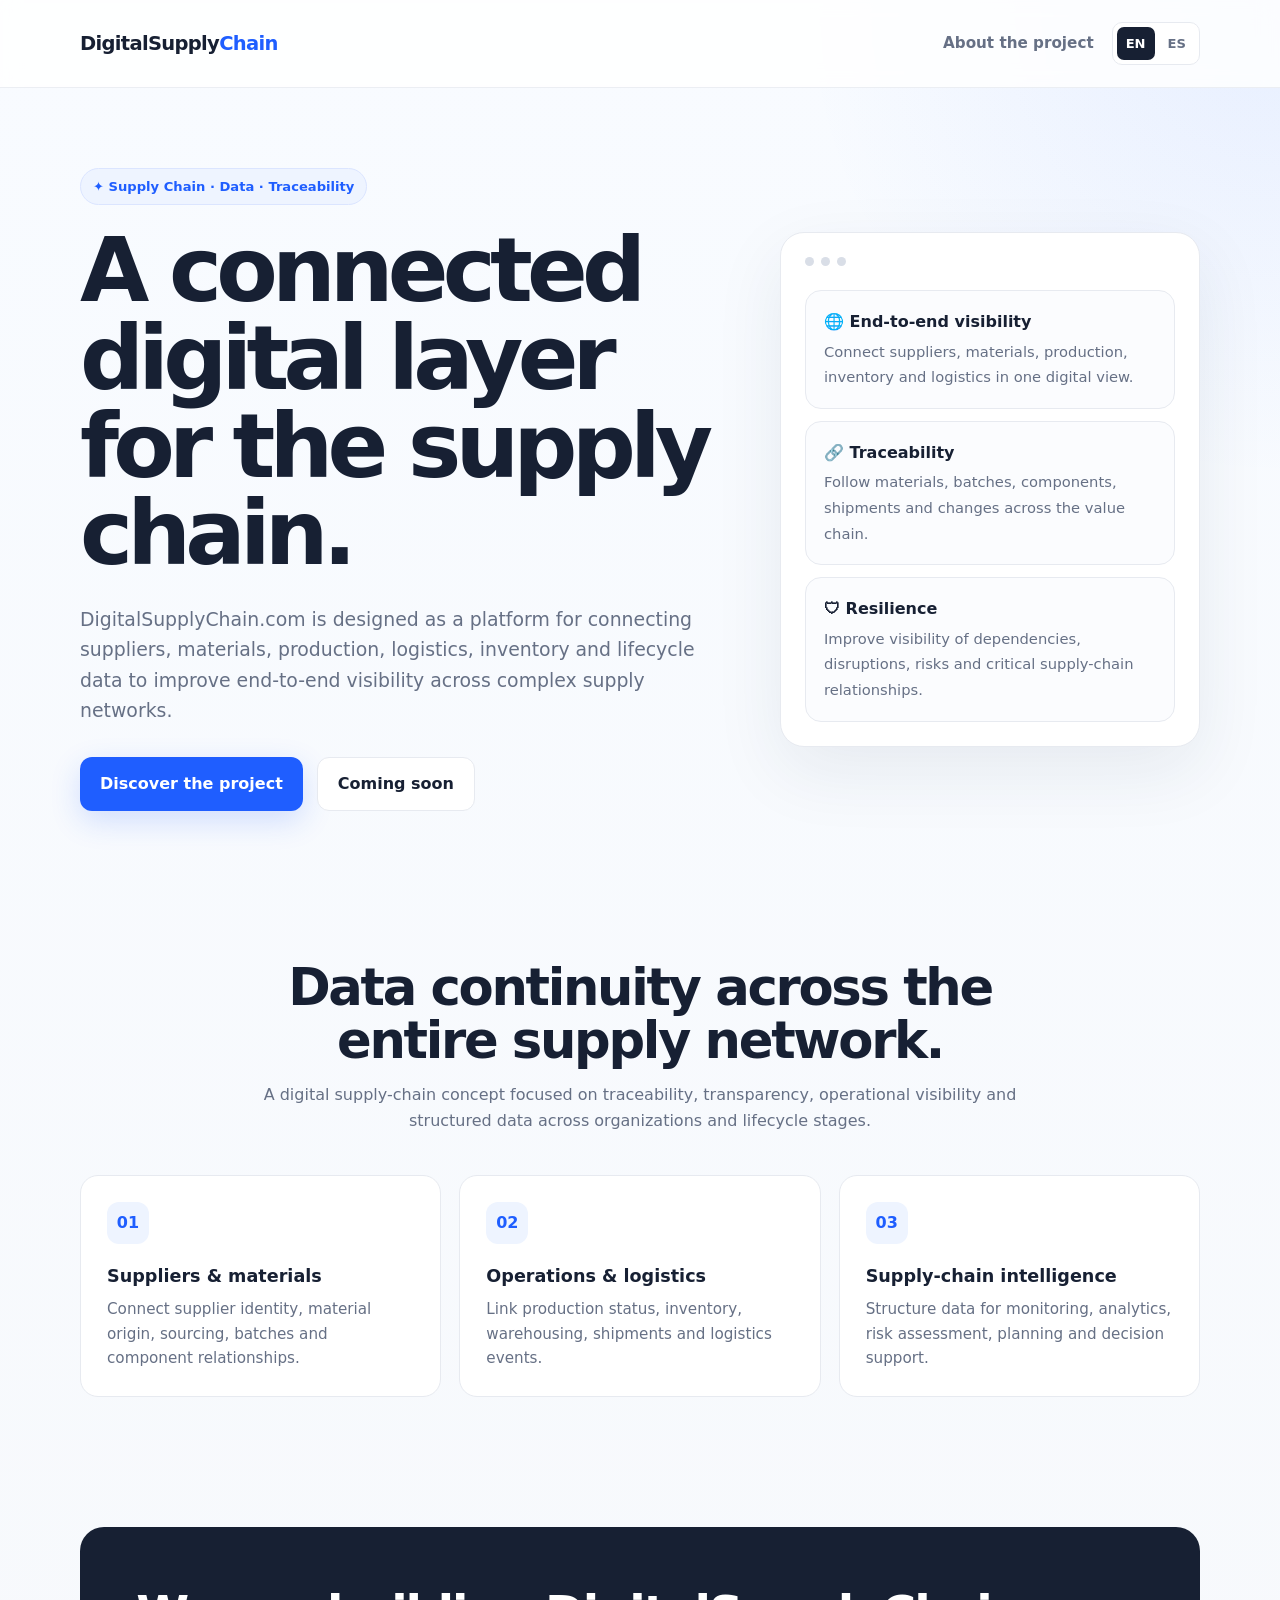
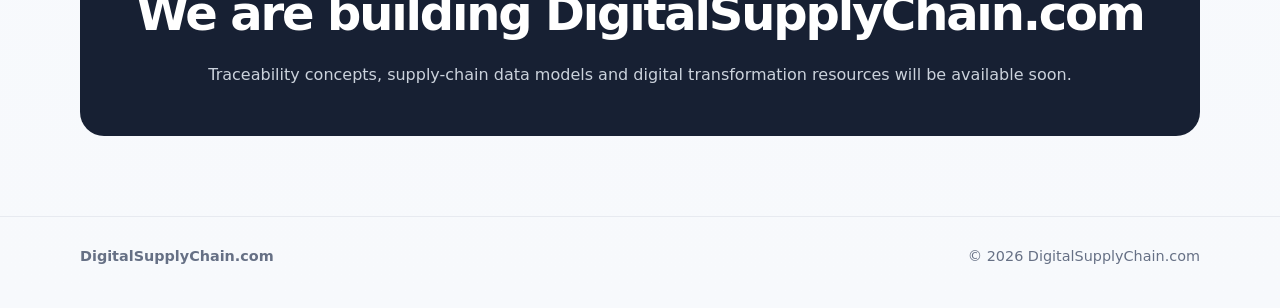
==== index.html @ 22d1868b "Add files via upload" ====
<!DOCTYPE html>
<html lang="en">
<head>
  <meta charset="UTF-8">
  <meta name="viewport" content="width=device-width, initial-scale=1.0">

  <title>DigitalSupplyChain.com — Digital supply chain, traceability and data visibility</title>
  <meta name="description" content="DigitalSupplyChain.com: a platform focused on digital supply chains, end-to-end traceability, supplier data, logistics visibility, resilience and lifecycle information.">
  <meta name="robots" content="index, follow">
  <link rel="canonical" href="https://digitalsupplychain.com/">

  <!-- Google Analytics: add the specific GA4 Measurement ID for digitalsupplychain.com here -->

  <style>
    :root{
      --bg:#f7f9fc;
      --card:#ffffff;
      --text:#172033;
      --muted:#667085;
      --primary:#1f5eff;
      --primary-dark:#1748c9;
      --border:#e7eaf0;
      --soft:#eef4ff;
    }

    *{box-sizing:border-box;margin:0;padding:0}
    html{scroll-behavior:smooth}

    body{
      font-family:Inter,ui-sans-serif,system-ui,-apple-system,BlinkMacSystemFont,
                  "Segoe UI",Roboto,Helvetica,Arial,sans-serif;
      background:
        radial-gradient(circle at top right,rgba(31,94,255,.08),transparent 30rem),
        linear-gradient(180deg,#f8fbff 0%,#f7f9fc 100%);
      color:var(--text);
      line-height:1.6;
    }

    .container{width:min(1120px,calc(100% - 40px));margin:0 auto}

    header{
      padding:22px 0;
      border-bottom:1px solid rgba(231,234,240,.8);
      background:rgba(255,255,255,.82);
      backdrop-filter:blur(10px);
      position:sticky;
      top:0;
      z-index:10;
    }

    nav{display:flex;align-items:center;justify-content:space-between;gap:24px}

    .brand{
      font-weight:800;
      font-size:1.22rem;
      letter-spacing:-.035em;
      color:var(--text);
      text-decoration:none;
    }

    .brand span{color:var(--primary)}
    .nav-actions{display:flex;align-items:center;gap:18px}

    .nav-link{
      color:var(--muted);
      text-decoration:none;
      font-size:.95rem;
      font-weight:600;
    }

    .language-switch{
      display:flex;
      align-items:center;
      gap:4px;
      padding:4px;
      border:1px solid var(--border);
      background:#fff;
      border-radius:10px;
    }

    .language-switch button{
      border:0;
      background:transparent;
      color:var(--muted);
      font:inherit;
      font-size:.82rem;
      font-weight:800;
      padding:6px 9px;
      border-radius:7px;
      cursor:pointer;
    }

    .language-switch button.active{background:var(--text);color:#fff}

    .hero{
      min-height:72vh;
      display:flex;
      align-items:center;
      padding:80px 0 70px;
    }

    .hero-grid{
      display:grid;
      grid-template-columns:1.2fr .8fr;
      gap:70px;
      align-items:center;
    }

    .eyebrow{
      display:inline-flex;
      align-items:center;
      gap:8px;
      padding:7px 12px;
      border:1px solid #dbe5ff;
      background:var(--soft);
      color:var(--primary);
      border-radius:999px;
      font-size:.82rem;
      font-weight:700;
      margin-bottom:22px;
    }

    h1{
      font-size:clamp(3rem,7vw,5.8rem);
      line-height:.98;
      letter-spacing:-.065em;
      max-width:900px;
    }

    .hero p{
      margin-top:26px;
      font-size:1.18rem;
      color:var(--muted);
      max-width:720px;
    }

    .actions{margin-top:32px;display:flex;gap:14px;flex-wrap:wrap}

    .btn{
      display:inline-flex;
      align-items:center;
      justify-content:center;
      text-decoration:none;
      border-radius:12px;
      padding:13px 20px;
      font-weight:700;
      transition:.2s ease;
    }

    .btn-primary{
      background:var(--primary);
      color:#fff;
      box-shadow:0 10px 30px rgba(31,94,255,.18);
    }

    .btn-primary:hover{background:var(--primary-dark);transform:translateY(-1px)}

    .btn-secondary{
      background:#fff;
      color:var(--text);
      border:1px solid var(--border);
    }

    .btn-secondary:hover{border-color:#cbd2dc;transform:translateY(-1px)}

    .preview{
      background:var(--card);
      border:1px solid var(--border);
      border-radius:24px;
      padding:24px;
      box-shadow:0 24px 70px rgba(31,46,78,.08);
    }

    .preview-top{display:flex;gap:7px;margin-bottom:24px}
    .dot{width:9px;height:9px;border-radius:50%;background:#d9dee7}

    .mini-card{
      padding:18px;
      border-radius:16px;
      border:1px solid var(--border);
      margin-top:12px;
      background:#fbfcfe;
    }

    .mini-card strong{display:block;margin-bottom:4px}
    .mini-card span{color:var(--muted);font-size:.92rem}

    .section{padding:80px 0}

    .section-title{
      text-align:center;
      max-width:800px;
      margin:0 auto 42px;
    }

    .section-title h2{
      font-size:clamp(2rem,4vw,3.2rem);
      letter-spacing:-.045em;
      line-height:1.05;
    }

    .section-title p{color:var(--muted);margin-top:14px}

    .cards{
      display:grid;
      grid-template-columns:repeat(3,1fr);
      gap:18px;
    }

    .card{
      background:#fff;
      border:1px solid var(--border);
      border-radius:18px;
      padding:26px;
    }

    .icon{
      width:42px;
      height:42px;
      border-radius:12px;
      background:var(--soft);
      display:grid;
      place-items:center;
      color:var(--primary);
      font-weight:800;
      margin-bottom:18px;
    }

    .card h3{font-size:1.1rem;margin-bottom:7px}
    .card p{color:var(--muted);font-size:.95rem}

    .cta{
      margin:50px auto 80px;
      background:var(--text);
      color:#fff;
      border-radius:24px;
      padding:48px;
      text-align:center;
    }

    .cta h2{
      font-size:clamp(2rem,4vw,3rem);
      letter-spacing:-.045em;
    }

    .cta p{color:#cbd2dc;margin-top:10px}

    footer{
      border-top:1px solid var(--border);
      padding:28px 0 40px;
      color:var(--muted);
      font-size:.9rem;
    }

    .footer-row{
      display:flex;
      align-items:center;
      justify-content:space-between;
      gap:20px;
      flex-wrap:wrap;
    }

    @media(max-width:800px){
      .hero{min-height:auto;padding-top:60px}
      .hero-grid{grid-template-columns:1fr;gap:38px}
      .cards{grid-template-columns:1fr}
      .preview{max-width:560px}
      .nav-link{display:none}
    }
  </style>
</head>

<body>
<header>
  <div class="container">
    <nav>
      <a href="#" class="brand">DigitalSupply<span>Chain</span></a>

      <div class="nav-actions">
        <a href="#about" class="nav-link" data-i18n="navAbout">About the project</a>

        <div class="language-switch" aria-label="Language selector">
          <button type="button" id="lang-en" class="active" onclick="setLanguage('en')">EN</button>
          <button type="button" id="lang-es" onclick="setLanguage('es')">ES</button>
        </div>
      </div>
    </nav>
  </div>
</header>

<main>
<section class="hero">
  <div class="container hero-grid">
    <div>
      <div class="eyebrow" data-i18n="eyebrow">✦ Supply Chain · Data · Traceability</div>

      <h1 data-i18n="heroTitle">A connected digital layer for the supply chain.</h1>

      <p data-i18n="heroText">
        DigitalSupplyChain.com is designed as a platform for connecting suppliers,
        materials, production, logistics, inventory and lifecycle data to improve
        end-to-end visibility across complex supply networks.
      </p>

      <div class="actions">
        <a href="#about" class="btn btn-primary" data-i18n="discover">Discover the project</a>
        <a href="#coming" class="btn btn-secondary" data-i18n="comingSoon">Coming soon</a>
      </div>
    </div>

    <div class="preview" aria-label="Digital Supply Chain">
      <div class="preview-top">
        <div class="dot"></div><div class="dot"></div><div class="dot"></div>
      </div>

      <div class="mini-card">
        <strong data-i18n="visibility">🌐 End-to-end visibility</strong>
        <span data-i18n="visibilityText">Connect suppliers, materials, production, inventory and logistics in one digital view.</span>
      </div>

      <div class="mini-card">
        <strong data-i18n="traceability">🔗 Traceability</strong>
        <span data-i18n="traceabilityText">Follow materials, batches, components, shipments and changes across the value chain.</span>
      </div>

      <div class="mini-card">
        <strong data-i18n="resilience">🛡 Resilience</strong>
        <span data-i18n="resilienceText">Improve visibility of dependencies, disruptions, risks and critical supply-chain relationships.</span>
      </div>
    </div>
  </div>
</section>

<section class="section" id="about">
  <div class="container">
    <div class="section-title">
      <h2 data-i18n="sectionTitle">Data continuity across the entire supply network.</h2>

      <p data-i18n="sectionText">
        A digital supply-chain concept focused on traceability, transparency,
        operational visibility and structured data across organizations and lifecycle stages.
      </p>
    </div>

    <div class="cards">
      <article class="card">
        <div class="icon">01</div>
        <h3 data-i18n="suppliers">Suppliers & materials</h3>
        <p data-i18n="suppliersText">Connect supplier identity, material origin, sourcing, batches and component relationships.</p>
      </article>

      <article class="card">
        <div class="icon">02</div>
        <h3 data-i18n="operations">Operations & logistics</h3>
        <p data-i18n="operationsText">Link production status, inventory, warehousing, shipments and logistics events.</p>
      </article>

      <article class="card">
        <div class="icon">03</div>
        <h3 data-i18n="intelligence">Supply-chain intelligence</h3>
        <p data-i18n="intelligenceText">Structure data for monitoring, analytics, risk assessment, planning and decision support.</p>
      </article>
    </div>
  </div>
</section>

<section class="container" id="coming">
  <div class="cta">
    <h2 data-i18n="ctaTitle">We are building DigitalSupplyChain.com</h2>
    <p data-i18n="ctaText">Traceability concepts, supply-chain data models and digital transformation resources will be available soon.</p>
  </div>
</section>
</main>

<footer>
  <div class="container footer-row">
    <strong>DigitalSupplyChain.com</strong>
    <span>© 2026 DigitalSupplyChain.com</span>
  </div>
</footer>

<script>
const translations = {
  en:{
    pageTitle:"DigitalSupplyChain.com — Digital supply chain, traceability and data visibility",
    description:"DigitalSupplyChain.com: a platform focused on digital supply chains, end-to-end traceability, supplier data, logistics visibility, resilience and lifecycle information.",
    navAbout:"About the project",
    eyebrow:"✦ Supply Chain · Data · Traceability",
    heroTitle:"A connected digital layer for the supply chain.",
    heroText:"DigitalSupplyChain.com is designed as a platform for connecting suppliers, materials, production, logistics, inventory and lifecycle data to improve end-to-end visibility across complex supply networks.",
    discover:"Discover the project",
    comingSoon:"Coming soon",
    visibility:"🌐 End-to-end visibility",
    visibilityText:"Connect suppliers, materials, production, inventory and logistics in one digital view.",
    traceability:"🔗 Traceability",
    traceabilityText:"Follow materials, batches, components, shipments and changes across the value chain.",
    resilience:"🛡 Resilience",
    resilienceText:"Improve visibility of dependencies, disruptions, risks and critical supply-chain relationships.",
    sectionTitle:"Data continuity across the entire supply network.",
    sectionText:"A digital supply-chain concept focused on traceability, transparency, operational visibility and structured data across organizations and lifecycle stages.",
    suppliers:"Suppliers & materials",
    suppliersText:"Connect supplier identity, material origin, sourcing, batches and component relationships.",
    operations:"Operations & logistics",
    operationsText:"Link production status, inventory, warehousing, shipments and logistics events.",
    intelligence:"Supply-chain intelligence",
    intelligenceText:"Structure data for monitoring, analytics, risk assessment, planning and decision support.",
    ctaTitle:"We are building DigitalSupplyChain.com",
    ctaText:"Traceability concepts, supply-chain data models and digital transformation resources will be available soon."
  },

  es:{
    pageTitle:"DigitalSupplyChain.com — Cadena de suministro digital, trazabilidad y visibilidad de datos",
    description:"DigitalSupplyChain.com: plataforma centrada en cadena de suministro digital, trazabilidad extremo a extremo, datos de proveedores, logística, resiliencia e información de ciclo de vida.",
    navAbout:"Sobre el proyecto",
    eyebrow:"✦ Supply Chain · Datos · Trazabilidad",
    heroTitle:"Una capa digital conectada para la cadena de suministro.",
    heroText:"DigitalSupplyChain.com nace como una plataforma para conectar proveedores, materiales, producción, logística, inventario y datos de ciclo de vida, mejorando la visibilidad extremo a extremo en redes de suministro complejas.",
    discover:"Descubrir el proyecto",
    comingSoon:"Próximamente",
    visibility:"🌐 Visibilidad extremo a extremo",
    visibilityText:"Conecta proveedores, materiales, producción, inventario y logística en una única visión digital.",
    traceability:"🔗 Trazabilidad",
    traceabilityText:"Sigue materiales, lotes, componentes, envíos y cambios a lo largo de la cadena de valor.",
    resilience:"🛡 Resiliencia",
    resilienceText:"Mejora la visibilidad de dependencias, interrupciones, riesgos y relaciones críticas de suministro.",
    sectionTitle:"Continuidad de datos en toda la red de suministro.",
    sectionText:"Un concepto de cadena de suministro digital centrado en trazabilidad, transparencia, visibilidad operativa y datos estructurados entre organizaciones y etapas del ciclo de vida.",
    suppliers:"Proveedores y materiales",
    suppliersText:"Conecta identidad de proveedores, origen de materiales, abastecimiento, lotes y relaciones entre componentes.",
    operations:"Operaciones y logística",
    operationsText:"Relaciona estado de producción, inventario, almacenes, envíos y eventos logísticos.",
    intelligence:"Inteligencia de supply chain",
    intelligenceText:"Estructura datos para monitorización, analítica, evaluación de riesgos, planificación y soporte a decisiones.",
    ctaTitle:"Estamos preparando DigitalSupplyChain.com",
    ctaText:"Próximamente encontrarás conceptos de trazabilidad, modelos de datos de supply chain y recursos sobre transformación digital."
  }
};

function setLanguage(lang){
  const t = translations[lang] || translations.en;

  document.documentElement.lang = lang;
  document.title = t.pageTitle;

  const meta = document.querySelector('meta[name="description"]');
  if(meta) meta.setAttribute("content", t.description);

  document.querySelectorAll("[data-i18n]").forEach(el=>{
    const key = el.getAttribute("data-i18n");
    if(t[key]) el.textContent = t[key];
  });

  document.getElementById("lang-en").classList.toggle("active", lang==="en");
  document.getElementById("lang-es").classList.toggle("active", lang==="es");

  localStorage.setItem("digitalsupplychain-language", lang);
}

const savedLanguage = localStorage.getItem("digitalsupplychain-language");
const browserLanguage = (navigator.language || "").toLowerCase();

let initialLanguage = "en";
if(browserLanguage.startsWith("es")) initialLanguage = "es";

setLanguage(savedLanguage || initialLanguage);
</script>
</body>
</html>
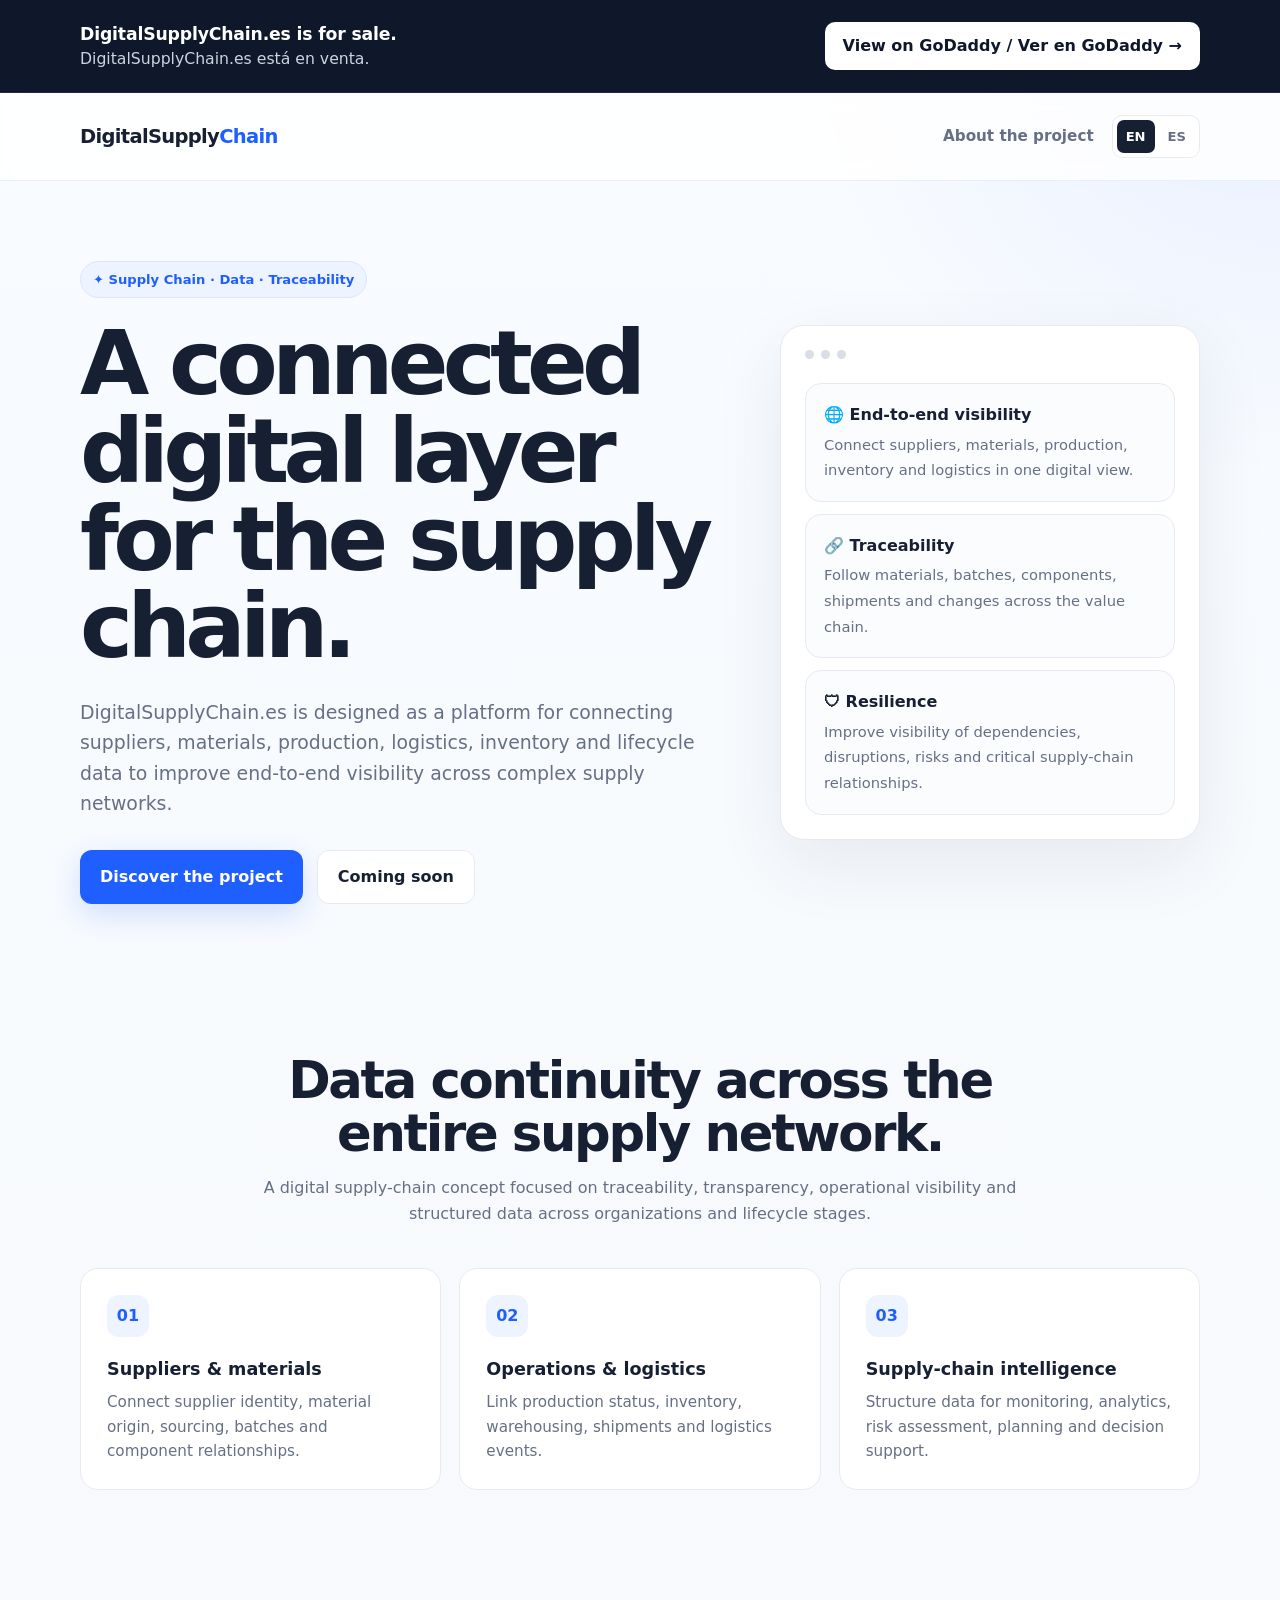
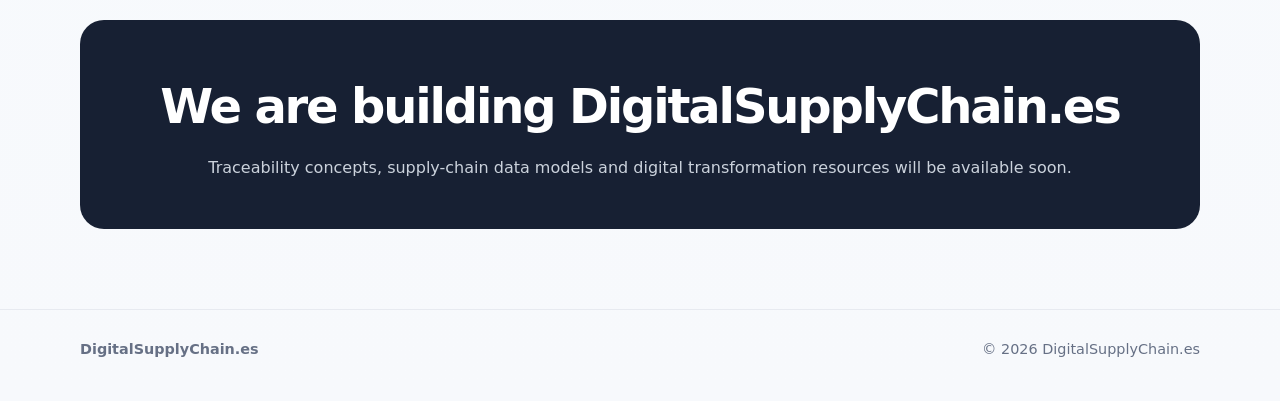
==== commit af875d8b: "Update index.html" ====
--- a/index.html
+++ b/index.html
@@ -4,12 +4,20 @@
   <meta charset="UTF-8">
   <meta name="viewport" content="width=device-width, initial-scale=1.0">
 
-  <title>DigitalSupplyChain.com — Digital supply chain, traceability and data visibility</title>
-  <meta name="description" content="DigitalSupplyChain.com: a platform focused on digital supply chains, end-to-end traceability, supplier data, logistics visibility, resilience and lifecycle information.">
+  <title>DigitalSupplyChain.es — Digital supply chain, traceability and data visibility</title>
+  <meta name="description" content="DigitalSupplyChain.es: a platform focused on digital supply chains, end-to-end traceability, supplier data, logistics visibility, resilience and lifecycle information.">
   <meta name="robots" content="index, follow">
-  <link rel="canonical" href="https://digitalsupplychain.com/">
-
-  <!-- Google Analytics: add the specific GA4 Measurement ID for digitalsupplychain.com here -->
+  <link rel="canonical" href="https://digitalsupplychain.es/">
+
+  <!-- Google tag (gtag.js) -->
+  <script async src="https://www.googletagmanager.com/gtag/js?id=G-VXH78M4FN9"></script>
+  <script>
+    window.dataLayer = window.dataLayer || [];
+    function gtag(){dataLayer.push(arguments);}
+    gtag('js', new Date());
+  
+    gtag('config', 'G-VXH78M4FN9');
+  </script>
 
   <style>
     :root{
@@ -260,7 +268,76 @@
       flex-wrap:wrap;
     }
 
+
+    .sale-banner{
+      background:#0f172a;
+      color:#fff;
+      border-bottom:1px solid rgba(255,255,255,.08);
+    }
+
+    .sale-banner-inner{
+      min-height:92px;
+      display:flex;
+      align-items:center;
+      justify-content:space-between;
+      gap:24px;
+      padding:18px 0;
+    }
+
+    .sale-banner-copy{
+      display:flex;
+      flex-direction:column;
+      gap:2px;
+    }
+
+    .sale-banner-copy strong{
+      font-size:1.08rem;
+      line-height:1.3;
+      font-weight:800;
+      letter-spacing:-.01em;
+    }
+
+    .sale-banner-copy span{
+      color:#cbd5e1;
+      font-size:.98rem;
+      line-height:1.35;
+    }
+
+    .sale-banner a{
+      flex:0 0 auto;
+      display:inline-flex;
+      align-items:center;
+      justify-content:center;
+      min-height:46px;
+      padding:11px 18px;
+      border-radius:10px;
+      background:#fff;
+      color:#0f172a;
+      font-weight:800;
+      text-decoration:none;
+      transition:.2s ease;
+      white-space:nowrap;
+    }
+
+    .sale-banner a:hover{
+      transform:translateY(-1px);
+      background:#eaf0ff;
+    }
+
     @media(max-width:800px){
+      .sale-banner-inner{
+        min-height:auto;
+        flex-direction:column;
+        align-items:stretch;
+        text-align:center;
+        gap:12px;
+        padding:16px 0;
+      }
+
+      .sale-banner a{
+        width:100%;
+      }
+
       .hero{min-height:auto;padding-top:60px}
       .hero-grid{grid-template-columns:1fr;gap:38px}
       .cards{grid-template-columns:1fr}
@@ -271,6 +348,23 @@
 </head>
 
 <body>
+<div class="sale-banner">
+  <div class="container sale-banner-inner">
+    <div class="sale-banner-copy">
+      <strong>DigitalSupplyChain.es is for sale.</strong>
+      <span>DigitalSupplyChain.es está en venta.</span>
+    </div>
+
+    <a
+      href="https://www.godaddy.com/domainsearch/find?checkAvail=1&domainToCheck=digitalsupplychain.es"
+      target="_blank"
+      rel="noopener noreferrer"
+    >
+      View on GoDaddy / Ver en GoDaddy →
+    </a>
+  </div>
+</div>
+
 <header>
   <div class="container">
     <nav>
@@ -297,7 +391,7 @@
       <h1 data-i18n="heroTitle">A connected digital layer for the supply chain.</h1>
 
       <p data-i18n="heroText">
-        DigitalSupplyChain.com is designed as a platform for connecting suppliers,
+        DigitalSupplyChain.es is designed as a platform for connecting suppliers,
         materials, production, logistics, inventory and lifecycle data to improve
         end-to-end visibility across complex supply networks.
       </p>
@@ -366,7 +460,7 @@
 
 <section class="container" id="coming">
   <div class="cta">
-    <h2 data-i18n="ctaTitle">We are building DigitalSupplyChain.com</h2>
+    <h2 data-i18n="ctaTitle">We are building DigitalSupplyChain.es</h2>
     <p data-i18n="ctaText">Traceability concepts, supply-chain data models and digital transformation resources will be available soon.</p>
   </div>
 </section>
@@ -374,20 +468,20 @@
 
 <footer>
   <div class="container footer-row">
-    <strong>DigitalSupplyChain.com</strong>
-    <span>© 2026 DigitalSupplyChain.com</span>
+    <strong>DigitalSupplyChain.es</strong>
+    <span>© 2026 DigitalSupplyChain.es</span>
   </div>
 </footer>
 
 <script>
 const translations = {
   en:{
-    pageTitle:"DigitalSupplyChain.com — Digital supply chain, traceability and data visibility",
-    description:"DigitalSupplyChain.com: a platform focused on digital supply chains, end-to-end traceability, supplier data, logistics visibility, resilience and lifecycle information.",
+    pageTitle:"DigitalSupplyChain.es — Digital supply chain, traceability and data visibility",
+    description:"DigitalSupplyChain.es: a platform focused on digital supply chains, end-to-end traceability, supplier data, logistics visibility, resilience and lifecycle information.",
     navAbout:"About the project",
     eyebrow:"✦ Supply Chain · Data · Traceability",
     heroTitle:"A connected digital layer for the supply chain.",
-    heroText:"DigitalSupplyChain.com is designed as a platform for connecting suppliers, materials, production, logistics, inventory and lifecycle data to improve end-to-end visibility across complex supply networks.",
+    heroText:"DigitalSupplyChain.es is designed as a platform for connecting suppliers, materials, production, logistics, inventory and lifecycle data to improve end-to-end visibility across complex supply networks.",
     discover:"Discover the project",
     comingSoon:"Coming soon",
     visibility:"🌐 End-to-end visibility",
@@ -404,17 +498,17 @@
     operationsText:"Link production status, inventory, warehousing, shipments and logistics events.",
     intelligence:"Supply-chain intelligence",
     intelligenceText:"Structure data for monitoring, analytics, risk assessment, planning and decision support.",
-    ctaTitle:"We are building DigitalSupplyChain.com",
+    ctaTitle:"We are building DigitalSupplyChain.es",
     ctaText:"Traceability concepts, supply-chain data models and digital transformation resources will be available soon."
   },
 
   es:{
-    pageTitle:"DigitalSupplyChain.com — Cadena de suministro digital, trazabilidad y visibilidad de datos",
-    description:"DigitalSupplyChain.com: plataforma centrada en cadena de suministro digital, trazabilidad extremo a extremo, datos de proveedores, logística, resiliencia e información de ciclo de vida.",
+    pageTitle:"DigitalSupplyChain.es — Cadena de suministro digital, trazabilidad y visibilidad de datos",
+    description:"DigitalSupplyChain.es: plataforma centrada en cadena de suministro digital, trazabilidad extremo a extremo, datos de proveedores, logística, resiliencia e información de ciclo de vida.",
     navAbout:"Sobre el proyecto",
     eyebrow:"✦ Supply Chain · Datos · Trazabilidad",
     heroTitle:"Una capa digital conectada para la cadena de suministro.",
-    heroText:"DigitalSupplyChain.com nace como una plataforma para conectar proveedores, materiales, producción, logística, inventario y datos de ciclo de vida, mejorando la visibilidad extremo a extremo en redes de suministro complejas.",
+    heroText:"DigitalSupplyChain.es nace como una plataforma para conectar proveedores, materiales, producción, logística, inventario y datos de ciclo de vida, mejorando la visibilidad extremo a extremo en redes de suministro complejas.",
     discover:"Descubrir el proyecto",
     comingSoon:"Próximamente",
     visibility:"🌐 Visibilidad extremo a extremo",
@@ -431,7 +525,7 @@
     operationsText:"Relaciona estado de producción, inventario, almacenes, envíos y eventos logísticos.",
     intelligence:"Inteligencia de supply chain",
     intelligenceText:"Estructura datos para monitorización, analítica, evaluación de riesgos, planificación y soporte a decisiones.",
-    ctaTitle:"Estamos preparando DigitalSupplyChain.com",
+    ctaTitle:"Estamos preparando DigitalSupplyChain.es",
     ctaText:"Próximamente encontrarás conceptos de trazabilidad, modelos de datos de supply chain y recursos sobre transformación digital."
   }
 };
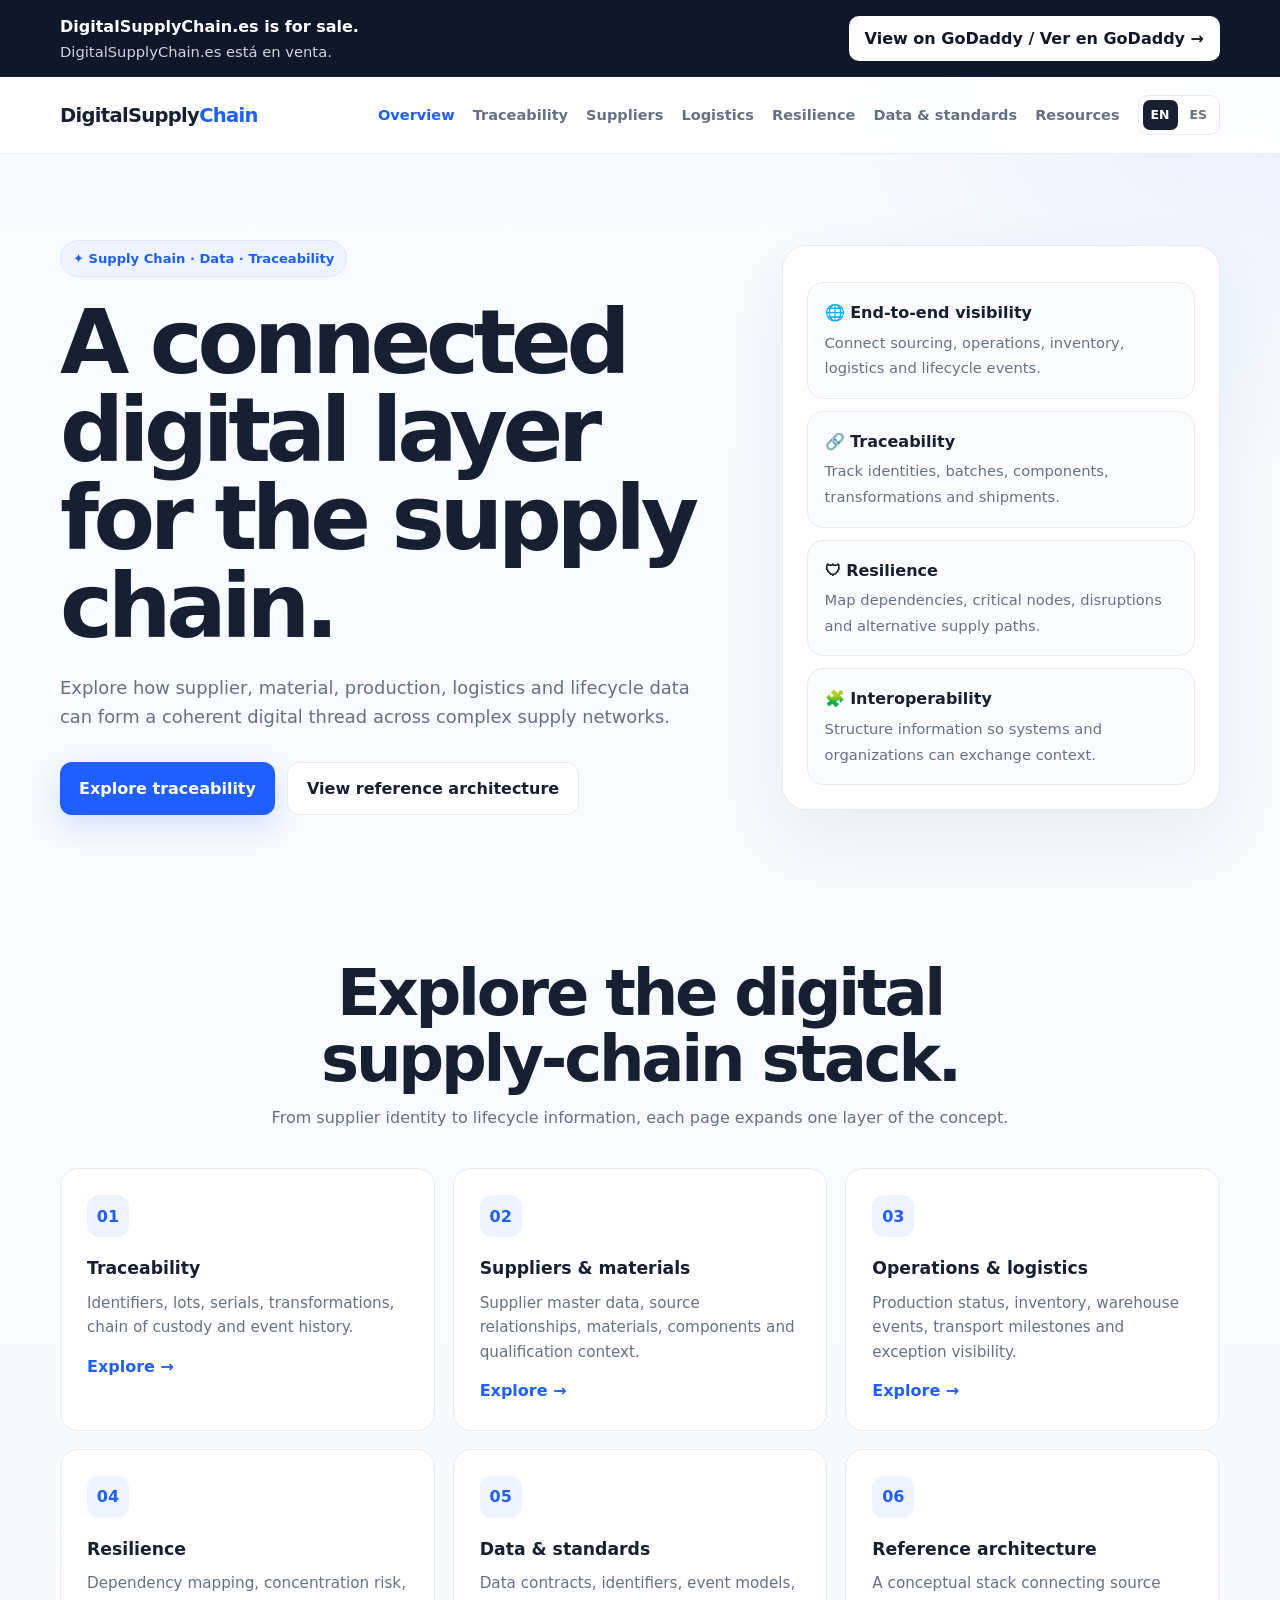
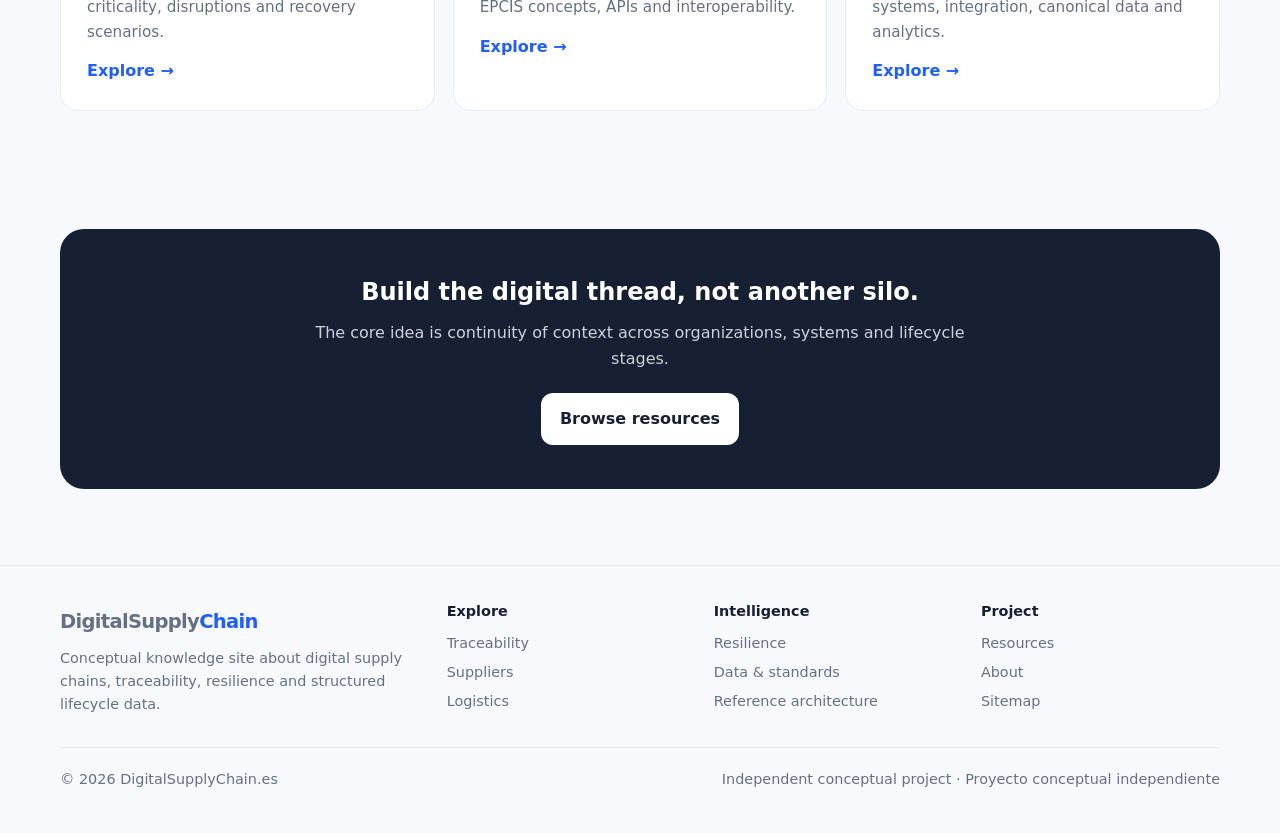
==== commit c06241be: "Add files via upload" ====
--- a/index.html
+++ b/index.html
@@ -1,562 +1,4 @@
-<!DOCTYPE html>
-<html lang="en">
-<head>
-  <meta charset="UTF-8">
-  <meta name="viewport" content="width=device-width, initial-scale=1.0">
-
-  <title>DigitalSupplyChain.es — Digital supply chain, traceability and data visibility</title>
-  <meta name="description" content="DigitalSupplyChain.es: a platform focused on digital supply chains, end-to-end traceability, supplier data, logistics visibility, resilience and lifecycle information.">
-  <meta name="robots" content="index, follow">
-  <link rel="canonical" href="https://digitalsupplychain.es/">
-
-  <!-- Google tag (gtag.js) -->
-  <script async src="https://www.googletagmanager.com/gtag/js?id=G-VXH78M4FN9"></script>
-  <script>
-    window.dataLayer = window.dataLayer || [];
-    function gtag(){dataLayer.push(arguments);}
-    gtag('js', new Date());
-  
-    gtag('config', 'G-VXH78M4FN9');
-  </script>
-
-  <style>
-    :root{
-      --bg:#f7f9fc;
-      --card:#ffffff;
-      --text:#172033;
-      --muted:#667085;
-      --primary:#1f5eff;
-      --primary-dark:#1748c9;
-      --border:#e7eaf0;
-      --soft:#eef4ff;
-    }
-
-    *{box-sizing:border-box;margin:0;padding:0}
-    html{scroll-behavior:smooth}
-
-    body{
-      font-family:Inter,ui-sans-serif,system-ui,-apple-system,BlinkMacSystemFont,
-                  "Segoe UI",Roboto,Helvetica,Arial,sans-serif;
-      background:
-        radial-gradient(circle at top right,rgba(31,94,255,.08),transparent 30rem),
-        linear-gradient(180deg,#f8fbff 0%,#f7f9fc 100%);
-      color:var(--text);
-      line-height:1.6;
-    }
-
-    .container{width:min(1120px,calc(100% - 40px));margin:0 auto}
-
-    header{
-      padding:22px 0;
-      border-bottom:1px solid rgba(231,234,240,.8);
-      background:rgba(255,255,255,.82);
-      backdrop-filter:blur(10px);
-      position:sticky;
-      top:0;
-      z-index:10;
-    }
-
-    nav{display:flex;align-items:center;justify-content:space-between;gap:24px}
-
-    .brand{
-      font-weight:800;
-      font-size:1.22rem;
-      letter-spacing:-.035em;
-      color:var(--text);
-      text-decoration:none;
-    }
-
-    .brand span{color:var(--primary)}
-    .nav-actions{display:flex;align-items:center;gap:18px}
-
-    .nav-link{
-      color:var(--muted);
-      text-decoration:none;
-      font-size:.95rem;
-      font-weight:600;
-    }
-
-    .language-switch{
-      display:flex;
-      align-items:center;
-      gap:4px;
-      padding:4px;
-      border:1px solid var(--border);
-      background:#fff;
-      border-radius:10px;
-    }
-
-    .language-switch button{
-      border:0;
-      background:transparent;
-      color:var(--muted);
-      font:inherit;
-      font-size:.82rem;
-      font-weight:800;
-      padding:6px 9px;
-      border-radius:7px;
-      cursor:pointer;
-    }
-
-    .language-switch button.active{background:var(--text);color:#fff}
-
-    .hero{
-      min-height:72vh;
-      display:flex;
-      align-items:center;
-      padding:80px 0 70px;
-    }
-
-    .hero-grid{
-      display:grid;
-      grid-template-columns:1.2fr .8fr;
-      gap:70px;
-      align-items:center;
-    }
-
-    .eyebrow{
-      display:inline-flex;
-      align-items:center;
-      gap:8px;
-      padding:7px 12px;
-      border:1px solid #dbe5ff;
-      background:var(--soft);
-      color:var(--primary);
-      border-radius:999px;
-      font-size:.82rem;
-      font-weight:700;
-      margin-bottom:22px;
-    }
-
-    h1{
-      font-size:clamp(3rem,7vw,5.8rem);
-      line-height:.98;
-      letter-spacing:-.065em;
-      max-width:900px;
-    }
-
-    .hero p{
-      margin-top:26px;
-      font-size:1.18rem;
-      color:var(--muted);
-      max-width:720px;
-    }
-
-    .actions{margin-top:32px;display:flex;gap:14px;flex-wrap:wrap}
-
-    .btn{
-      display:inline-flex;
-      align-items:center;
-      justify-content:center;
-      text-decoration:none;
-      border-radius:12px;
-      padding:13px 20px;
-      font-weight:700;
-      transition:.2s ease;
-    }
-
-    .btn-primary{
-      background:var(--primary);
-      color:#fff;
-      box-shadow:0 10px 30px rgba(31,94,255,.18);
-    }
-
-    .btn-primary:hover{background:var(--primary-dark);transform:translateY(-1px)}
-
-    .btn-secondary{
-      background:#fff;
-      color:var(--text);
-      border:1px solid var(--border);
-    }
-
-    .btn-secondary:hover{border-color:#cbd2dc;transform:translateY(-1px)}
-
-    .preview{
-      background:var(--card);
-      border:1px solid var(--border);
-      border-radius:24px;
-      padding:24px;
-      box-shadow:0 24px 70px rgba(31,46,78,.08);
-    }
-
-    .preview-top{display:flex;gap:7px;margin-bottom:24px}
-    .dot{width:9px;height:9px;border-radius:50%;background:#d9dee7}
-
-    .mini-card{
-      padding:18px;
-      border-radius:16px;
-      border:1px solid var(--border);
-      margin-top:12px;
-      background:#fbfcfe;
-    }
-
-    .mini-card strong{display:block;margin-bottom:4px}
-    .mini-card span{color:var(--muted);font-size:.92rem}
-
-    .section{padding:80px 0}
-
-    .section-title{
-      text-align:center;
-      max-width:800px;
-      margin:0 auto 42px;
-    }
-
-    .section-title h2{
-      font-size:clamp(2rem,4vw,3.2rem);
-      letter-spacing:-.045em;
-      line-height:1.05;
-    }
-
-    .section-title p{color:var(--muted);margin-top:14px}
-
-    .cards{
-      display:grid;
-      grid-template-columns:repeat(3,1fr);
-      gap:18px;
-    }
-
-    .card{
-      background:#fff;
-      border:1px solid var(--border);
-      border-radius:18px;
-      padding:26px;
-    }
-
-    .icon{
-      width:42px;
-      height:42px;
-      border-radius:12px;
-      background:var(--soft);
-      display:grid;
-      place-items:center;
-      color:var(--primary);
-      font-weight:800;
-      margin-bottom:18px;
-    }
-
-    .card h3{font-size:1.1rem;margin-bottom:7px}
-    .card p{color:var(--muted);font-size:.95rem}
-
-    .cta{
-      margin:50px auto 80px;
-      background:var(--text);
-      color:#fff;
-      border-radius:24px;
-      padding:48px;
-      text-align:center;
-    }
-
-    .cta h2{
-      font-size:clamp(2rem,4vw,3rem);
-      letter-spacing:-.045em;
-    }
-
-    .cta p{color:#cbd2dc;margin-top:10px}
-
-    footer{
-      border-top:1px solid var(--border);
-      padding:28px 0 40px;
-      color:var(--muted);
-      font-size:.9rem;
-    }
-
-    .footer-row{
-      display:flex;
-      align-items:center;
-      justify-content:space-between;
-      gap:20px;
-      flex-wrap:wrap;
-    }
-
-
-    .sale-banner{
-      background:#0f172a;
-      color:#fff;
-      border-bottom:1px solid rgba(255,255,255,.08);
-    }
-
-    .sale-banner-inner{
-      min-height:92px;
-      display:flex;
-      align-items:center;
-      justify-content:space-between;
-      gap:24px;
-      padding:18px 0;
-    }
-
-    .sale-banner-copy{
-      display:flex;
-      flex-direction:column;
-      gap:2px;
-    }
-
-    .sale-banner-copy strong{
-      font-size:1.08rem;
-      line-height:1.3;
-      font-weight:800;
-      letter-spacing:-.01em;
-    }
-
-    .sale-banner-copy span{
-      color:#cbd5e1;
-      font-size:.98rem;
-      line-height:1.35;
-    }
-
-    .sale-banner a{
-      flex:0 0 auto;
-      display:inline-flex;
-      align-items:center;
-      justify-content:center;
-      min-height:46px;
-      padding:11px 18px;
-      border-radius:10px;
-      background:#fff;
-      color:#0f172a;
-      font-weight:800;
-      text-decoration:none;
-      transition:.2s ease;
-      white-space:nowrap;
-    }
-
-    .sale-banner a:hover{
-      transform:translateY(-1px);
-      background:#eaf0ff;
-    }
-
-    @media(max-width:800px){
-      .sale-banner-inner{
-        min-height:auto;
-        flex-direction:column;
-        align-items:stretch;
-        text-align:center;
-        gap:12px;
-        padding:16px 0;
-      }
-
-      .sale-banner a{
-        width:100%;
-      }
-
-      .hero{min-height:auto;padding-top:60px}
-      .hero-grid{grid-template-columns:1fr;gap:38px}
-      .cards{grid-template-columns:1fr}
-      .preview{max-width:560px}
-      .nav-link{display:none}
-    }
-  </style>
-</head>
-
-<body>
-<div class="sale-banner">
-  <div class="container sale-banner-inner">
-    <div class="sale-banner-copy">
-      <strong>DigitalSupplyChain.es is for sale.</strong>
-      <span>DigitalSupplyChain.es está en venta.</span>
-    </div>
-
-    <a
-      href="https://www.godaddy.com/domainsearch/find?checkAvail=1&domainToCheck=digitalsupplychain.es"
-      target="_blank"
-      rel="noopener noreferrer"
-    >
-      View on GoDaddy / Ver en GoDaddy →
-    </a>
-  </div>
-</div>
-
-<header>
-  <div class="container">
-    <nav>
-      <a href="#" class="brand">DigitalSupply<span>Chain</span></a>
-
-      <div class="nav-actions">
-        <a href="#about" class="nav-link" data-i18n="navAbout">About the project</a>
-
-        <div class="language-switch" aria-label="Language selector">
-          <button type="button" id="lang-en" class="active" onclick="setLanguage('en')">EN</button>
-          <button type="button" id="lang-es" onclick="setLanguage('es')">ES</button>
-        </div>
-      </div>
-    </nav>
-  </div>
-</header>
-
-<main>
-<section class="hero">
-  <div class="container hero-grid">
-    <div>
-      <div class="eyebrow" data-i18n="eyebrow">✦ Supply Chain · Data · Traceability</div>
-
-      <h1 data-i18n="heroTitle">A connected digital layer for the supply chain.</h1>
-
-      <p data-i18n="heroText">
-        DigitalSupplyChain.es is designed as a platform for connecting suppliers,
-        materials, production, logistics, inventory and lifecycle data to improve
-        end-to-end visibility across complex supply networks.
-      </p>
-
-      <div class="actions">
-        <a href="#about" class="btn btn-primary" data-i18n="discover">Discover the project</a>
-        <a href="#coming" class="btn btn-secondary" data-i18n="comingSoon">Coming soon</a>
-      </div>
-    </div>
-
-    <div class="preview" aria-label="Digital Supply Chain">
-      <div class="preview-top">
-        <div class="dot"></div><div class="dot"></div><div class="dot"></div>
-      </div>
-
-      <div class="mini-card">
-        <strong data-i18n="visibility">🌐 End-to-end visibility</strong>
-        <span data-i18n="visibilityText">Connect suppliers, materials, production, inventory and logistics in one digital view.</span>
-      </div>
-
-      <div class="mini-card">
-        <strong data-i18n="traceability">🔗 Traceability</strong>
-        <span data-i18n="traceabilityText">Follow materials, batches, components, shipments and changes across the value chain.</span>
-      </div>
-
-      <div class="mini-card">
-        <strong data-i18n="resilience">🛡 Resilience</strong>
-        <span data-i18n="resilienceText">Improve visibility of dependencies, disruptions, risks and critical supply-chain relationships.</span>
-      </div>
-    </div>
-  </div>
-</section>
-
-<section class="section" id="about">
-  <div class="container">
-    <div class="section-title">
-      <h2 data-i18n="sectionTitle">Data continuity across the entire supply network.</h2>
-
-      <p data-i18n="sectionText">
-        A digital supply-chain concept focused on traceability, transparency,
-        operational visibility and structured data across organizations and lifecycle stages.
-      </p>
-    </div>
-
-    <div class="cards">
-      <article class="card">
-        <div class="icon">01</div>
-        <h3 data-i18n="suppliers">Suppliers & materials</h3>
-        <p data-i18n="suppliersText">Connect supplier identity, material origin, sourcing, batches and component relationships.</p>
-      </article>
-
-      <article class="card">
-        <div class="icon">02</div>
-        <h3 data-i18n="operations">Operations & logistics</h3>
-        <p data-i18n="operationsText">Link production status, inventory, warehousing, shipments and logistics events.</p>
-      </article>
-
-      <article class="card">
-        <div class="icon">03</div>
-        <h3 data-i18n="intelligence">Supply-chain intelligence</h3>
-        <p data-i18n="intelligenceText">Structure data for monitoring, analytics, risk assessment, planning and decision support.</p>
-      </article>
-    </div>
-  </div>
-</section>
-
-<section class="container" id="coming">
-  <div class="cta">
-    <h2 data-i18n="ctaTitle">We are building DigitalSupplyChain.es</h2>
-    <p data-i18n="ctaText">Traceability concepts, supply-chain data models and digital transformation resources will be available soon.</p>
-  </div>
-</section>
-</main>
-
-<footer>
-  <div class="container footer-row">
-    <strong>DigitalSupplyChain.es</strong>
-    <span>© 2026 DigitalSupplyChain.es</span>
-  </div>
-</footer>
-
-<script>
-const translations = {
-  en:{
-    pageTitle:"DigitalSupplyChain.es — Digital supply chain, traceability and data visibility",
-    description:"DigitalSupplyChain.es: a platform focused on digital supply chains, end-to-end traceability, supplier data, logistics visibility, resilience and lifecycle information.",
-    navAbout:"About the project",
-    eyebrow:"✦ Supply Chain · Data · Traceability",
-    heroTitle:"A connected digital layer for the supply chain.",
-    heroText:"DigitalSupplyChain.es is designed as a platform for connecting suppliers, materials, production, logistics, inventory and lifecycle data to improve end-to-end visibility across complex supply networks.",
-    discover:"Discover the project",
-    comingSoon:"Coming soon",
-    visibility:"🌐 End-to-end visibility",
-    visibilityText:"Connect suppliers, materials, production, inventory and logistics in one digital view.",
-    traceability:"🔗 Traceability",
-    traceabilityText:"Follow materials, batches, components, shipments and changes across the value chain.",
-    resilience:"🛡 Resilience",
-    resilienceText:"Improve visibility of dependencies, disruptions, risks and critical supply-chain relationships.",
-    sectionTitle:"Data continuity across the entire supply network.",
-    sectionText:"A digital supply-chain concept focused on traceability, transparency, operational visibility and structured data across organizations and lifecycle stages.",
-    suppliers:"Suppliers & materials",
-    suppliersText:"Connect supplier identity, material origin, sourcing, batches and component relationships.",
-    operations:"Operations & logistics",
-    operationsText:"Link production status, inventory, warehousing, shipments and logistics events.",
-    intelligence:"Supply-chain intelligence",
-    intelligenceText:"Structure data for monitoring, analytics, risk assessment, planning and decision support.",
-    ctaTitle:"We are building DigitalSupplyChain.es",
-    ctaText:"Traceability concepts, supply-chain data models and digital transformation resources will be available soon."
-  },
-
-  es:{
-    pageTitle:"DigitalSupplyChain.es — Cadena de suministro digital, trazabilidad y visibilidad de datos",
-    description:"DigitalSupplyChain.es: plataforma centrada en cadena de suministro digital, trazabilidad extremo a extremo, datos de proveedores, logística, resiliencia e información de ciclo de vida.",
-    navAbout:"Sobre el proyecto",
-    eyebrow:"✦ Supply Chain · Datos · Trazabilidad",
-    heroTitle:"Una capa digital conectada para la cadena de suministro.",
-    heroText:"DigitalSupplyChain.es nace como una plataforma para conectar proveedores, materiales, producción, logística, inventario y datos de ciclo de vida, mejorando la visibilidad extremo a extremo en redes de suministro complejas.",
-    discover:"Descubrir el proyecto",
-    comingSoon:"Próximamente",
-    visibility:"🌐 Visibilidad extremo a extremo",
-    visibilityText:"Conecta proveedores, materiales, producción, inventario y logística en una única visión digital.",
-    traceability:"🔗 Trazabilidad",
-    traceabilityText:"Sigue materiales, lotes, componentes, envíos y cambios a lo largo de la cadena de valor.",
-    resilience:"🛡 Resiliencia",
-    resilienceText:"Mejora la visibilidad de dependencias, interrupciones, riesgos y relaciones críticas de suministro.",
-    sectionTitle:"Continuidad de datos en toda la red de suministro.",
-    sectionText:"Un concepto de cadena de suministro digital centrado en trazabilidad, transparencia, visibilidad operativa y datos estructurados entre organizaciones y etapas del ciclo de vida.",
-    suppliers:"Proveedores y materiales",
-    suppliersText:"Conecta identidad de proveedores, origen de materiales, abastecimiento, lotes y relaciones entre componentes.",
-    operations:"Operaciones y logística",
-    operationsText:"Relaciona estado de producción, inventario, almacenes, envíos y eventos logísticos.",
-    intelligence:"Inteligencia de supply chain",
-    intelligenceText:"Estructura datos para monitorización, analítica, evaluación de riesgos, planificación y soporte a decisiones.",
-    ctaTitle:"Estamos preparando DigitalSupplyChain.es",
-    ctaText:"Próximamente encontrarás conceptos de trazabilidad, modelos de datos de supply chain y recursos sobre transformación digital."
-  }
-};
-
-function setLanguage(lang){
-  const t = translations[lang] || translations.en;
-
-  document.documentElement.lang = lang;
-  document.title = t.pageTitle;
-
-  const meta = document.querySelector('meta[name="description"]');
-  if(meta) meta.setAttribute("content", t.description);
-
-  document.querySelectorAll("[data-i18n]").forEach(el=>{
-    const key = el.getAttribute("data-i18n");
-    if(t[key]) el.textContent = t[key];
-  });
-
-  document.getElementById("lang-en").classList.toggle("active", lang==="en");
-  document.getElementById("lang-es").classList.toggle("active", lang==="es");
-
-  localStorage.setItem("digitalsupplychain-language", lang);
-}
-
-const savedLanguage = localStorage.getItem("digitalsupplychain-language");
-const browserLanguage = (navigator.language || "").toLowerCase();
-
-let initialLanguage = "en";
-if(browserLanguage.startsWith("es")) initialLanguage = "es";
-
-setLanguage(savedLanguage || initialLanguage);
-</script>
-</body>
-</html>
+<!DOCTYPE html><html lang="en"><head><meta charset="UTF-8"><meta name="viewport" content="width=device-width,initial-scale=1.0"><title>DigitalSupplyChain.es — Digital supply chain, traceability and data visibility</title><meta name="description" content="Conceptual platform for digital supply chains, traceability, supplier data, logistics visibility, resilience and lifecycle information."><meta name="robots" content="index,follow"><link rel="stylesheet" href="assets/style.css"><script async src="https://www.googletagmanager.com/gtag/js?id=G-VXH78M4FN9"></script><script>window.dataLayer=window.dataLayer||[];function gtag(){dataLayer.push(arguments)}gtag('js',new Date());gtag('config','G-VXH78M4FN9');</script></head><body><div class="sale-banner"><div class="container sale-banner-inner"><div class="sale-banner-copy"><strong>DigitalSupplyChain.es is for sale.</strong><span>DigitalSupplyChain.es está en venta.</span></div><a href="https://www.godaddy.com/domainsearch/find?checkAvail=1&domainToCheck=digitalsupplychain.es" target="_blank" rel="noopener noreferrer">View on GoDaddy / Ver en GoDaddy →</a></div></div>
+<header><div class="container nav"><a href="index.html" class="brand">DigitalSupply<span>Chain</span></a><div class="nav-links"><a href="index.html" class="nav-link active"><span data-lang="en">Overview</span><span data-lang="es" hidden>Inicio</span></a><a href="traceability.html" class="nav-link "><span data-lang="en">Traceability</span><span data-lang="es" hidden>Trazabilidad</span></a><a href="suppliers.html" class="nav-link "><span data-lang="en">Suppliers</span><span data-lang="es" hidden>Proveedores</span></a><a href="logistics.html" class="nav-link "><span data-lang="en">Logistics</span><span data-lang="es" hidden>Logística</span></a><a href="resilience.html" class="nav-link "><span data-lang="en">Resilience</span><span data-lang="es" hidden>Resiliencia</span></a><a href="data-standards.html" class="nav-link "><span data-lang="en">Data & standards</span><span data-lang="es" hidden>Datos y estándares</span></a><a href="resources.html" class="nav-link "><span data-lang="en">Resources</span><span data-lang="es" hidden>Recursos</span></a><div class="language-switch"><button data-lang-btn="en" onclick="setLanguage('en')">EN</button><button data-lang-btn="es" onclick="setLanguage('es')">ES</button></div></div></div></header><main><section class="hero"><div class="container hero-grid"><div><div class="eyebrow">✦ Supply Chain · Data · Traceability</div><div data-lang="en"><h1>A connected digital layer for the supply chain.</h1><p>Explore how supplier, material, production, logistics and lifecycle data can form a coherent digital thread across complex supply networks.</p><div class="actions"><a href="traceability.html" class="btn btn-primary">Explore traceability</a><a href="architecture.html" class="btn btn-secondary">View reference architecture</a></div></div><div data-lang="es" hidden><h1>Una capa digital conectada para la cadena de suministro.</h1><p>Explora cómo los datos de proveedores, materiales, producción, logística y ciclo de vida pueden formar un hilo digital coherente en redes de suministro complejas.</p><div class="actions"><a href="traceability.html" class="btn btn-primary">Explorar trazabilidad</a><a href="architecture.html" class="btn btn-secondary">Ver arquitectura de referencia</a></div></div></div><div class="preview"><div class="mini-card"><strong>🌐 End-to-end visibility</strong><span>Connect sourcing, operations, inventory, logistics and lifecycle events.</span></div><div class="mini-card"><strong>🔗 Traceability</strong><span>Track identities, batches, components, transformations and shipments.</span></div><div class="mini-card"><strong>🛡 Resilience</strong><span>Map dependencies, critical nodes, disruptions and alternative supply paths.</span></div><div class="mini-card"><strong>🧩 Interoperability</strong><span>Structure information so systems and organizations can exchange context.</span></div></div></div></section>
+<section class="section"><div class="container"><div class="section-title"><div data-lang="en"><h2>Explore the digital supply-chain stack.</h2><p>From supplier identity to lifecycle information, each page expands one layer of the concept.</p></div><div data-lang="es" hidden><h2>Explora el stack de la supply chain digital.</h2><p>Desde la identidad del proveedor hasta la información de ciclo de vida, cada página desarrolla una capa del concepto.</p></div></div><div class="cards"><article class="card"><div class="icon">01</div><h3>Traceability</h3><p>Identifiers, lots, serials, transformations, chain of custody and event history.</p><a href="traceability.html">Explore →</a></article><article class="card"><div class="icon">02</div><h3>Suppliers & materials</h3><p>Supplier master data, source relationships, materials, components and qualification context.</p><a href="suppliers.html">Explore →</a></article><article class="card"><div class="icon">03</div><h3>Operations & logistics</h3><p>Production status, inventory, warehouse events, transport milestones and exception visibility.</p><a href="logistics.html">Explore →</a></article><article class="card"><div class="icon">04</div><h3>Resilience</h3><p>Dependency mapping, concentration risk, criticality, disruptions and recovery scenarios.</p><a href="resilience.html">Explore →</a></article><article class="card"><div class="icon">05</div><h3>Data & standards</h3><p>Data contracts, identifiers, event models, EPCIS concepts, APIs and interoperability.</p><a href="data-standards.html">Explore →</a></article><article class="card"><div class="icon">06</div><h3>Reference architecture</h3><p>A conceptual stack connecting source systems, integration, canonical data and analytics.</p><a href="architecture.html">Explore →</a></article></div></div></section>
+<section class="container"><div class="cta"><h2>Build the digital thread, not another silo.</h2><p>The core idea is continuity of context across organizations, systems and lifecycle stages.</p><a href="resources.html" class="btn btn-secondary">Browse resources</a></div></section></main><footer><div class="container"><div class="footer-grid"><div><a href="index.html" class="brand">DigitalSupply<span>Chain</span></a><p style="margin-top:10px">Conceptual knowledge site about digital supply chains, traceability, resilience and structured lifecycle data.</p></div><div><h4>Explore</h4><a href="traceability.html">Traceability</a><a href="suppliers.html">Suppliers</a><a href="logistics.html">Logistics</a></div><div><h4>Intelligence</h4><a href="resilience.html">Resilience</a><a href="data-standards.html">Data & standards</a><a href="architecture.html">Reference architecture</a></div><div><h4>Project</h4><a href="resources.html">Resources</a><a href="about.html">About</a><a href="sitemap.xml">Sitemap</a></div></div><div class="footer-bottom"><span>© 2026 DigitalSupplyChain.es</span><span>Independent conceptual project · Proyecto conceptual independiente</span></div></div></footer><script src="assets/app.js"></script></body></html>
--- a/assets/style.css
+++ b/assets/style.css
@@ -0,0 +1,2 @@
+:root{--bg:#f7f9fc;--card:#fff;--text:#172033;--muted:#667085;--primary:#1f5eff;--primary-dark:#1748c9;--border:#e7eaf0;--soft:#eef4ff;--dark:#0f172a}
+*{box-sizing:border-box;margin:0;padding:0}html{scroll-behavior:smooth}body{font-family:Inter,ui-sans-serif,system-ui,-apple-system,BlinkMacSystemFont,"Segoe UI",Roboto,Helvetica,Arial,sans-serif;background:radial-gradient(circle at top right,rgba(31,94,255,.08),transparent 30rem),linear-gradient(180deg,#f8fbff 0%,#f7f9fc 100%);color:var(--text);line-height:1.6}.container{width:min(1160px,calc(100% - 40px));margin:0 auto}.sale-banner{background:var(--dark);color:#fff}.sale-banner-inner{min-height:74px;display:flex;align-items:center;justify-content:space-between;gap:24px;padding:14px 0}.sale-banner-copy{display:flex;flex-direction:column}.sale-banner-copy span{color:#cbd5e1;font-size:.92rem}.sale-banner a{color:var(--dark);background:#fff;text-decoration:none;font-weight:800;padding:10px 16px;border-radius:10px;white-space:nowrap}header{padding:18px 0;border-bottom:1px solid rgba(231,234,240,.85);background:rgba(255,255,255,.9);backdrop-filter:blur(10px);position:sticky;top:0;z-index:20}.nav{display:flex;align-items:center;justify-content:space-between;gap:24px}.brand{font-weight:800;font-size:1.22rem;letter-spacing:-.035em;color:var(--text);text-decoration:none}.brand span{color:var(--primary)}.nav-links{display:flex;align-items:center;gap:18px;flex-wrap:wrap}.nav-link{color:var(--muted);text-decoration:none;font-size:.91rem;font-weight:700}.nav-link:hover,.nav-link.active{color:var(--primary)}.language-switch{display:flex;align-items:center;gap:4px;padding:4px;border:1px solid var(--border);background:#fff;border-radius:10px}.language-switch button{border:0;background:transparent;color:var(--muted);font:inherit;font-size:.78rem;font-weight:800;padding:5px 8px;border-radius:7px;cursor:pointer}.language-switch button.active{background:var(--text);color:#fff}.hero{padding:86px 0 70px}.hero-grid{display:grid;grid-template-columns:1.2fr .8fr;gap:64px;align-items:center}.eyebrow{display:inline-flex;padding:7px 12px;border:1px solid #dbe5ff;background:var(--soft);color:var(--primary);border-radius:999px;font-size:.82rem;font-weight:800;margin-bottom:22px}h1{font-size:clamp(3rem,7vw,5.8rem);line-height:.98;letter-spacing:-.06em;max-width:920px}.hero p,.page-hero p{margin-top:24px;font-size:1.12rem;color:var(--muted);max-width:760px}.actions{margin-top:30px;display:flex;gap:12px;flex-wrap:wrap}.btn{display:inline-flex;align-items:center;justify-content:center;text-decoration:none;border-radius:12px;padding:13px 19px;font-weight:800;transition:.2s}.btn-primary{background:var(--primary);color:#fff;box-shadow:0 10px 30px rgba(31,94,255,.18)}.btn-secondary{background:#fff;color:var(--text);border:1px solid var(--border)}.btn:hover{transform:translateY(-1px)}.preview,.panel{background:#fff;border:1px solid var(--border);border-radius:24px;padding:24px;box-shadow:0 24px 70px rgba(31,46,78,.07)}.mini-card{padding:17px;border-radius:16px;border:1px solid var(--border);margin-top:12px;background:#fbfcfe}.mini-card strong{display:block;margin-bottom:4px}.mini-card span{color:var(--muted);font-size:.92rem}.section{padding:76px 0}.section-title{max-width:820px;margin:0 auto 38px;text-align:center}.section-title.left{text-align:left;margin-left:0}.section-title h2,.page-hero h1{font-size:clamp(2.2rem,5vw,4.1rem);line-height:1.02;letter-spacing:-.05em}.section-title p{color:var(--muted);margin-top:13px}.cards{display:grid;grid-template-columns:repeat(3,1fr);gap:18px}.cards.two{grid-template-columns:repeat(2,1fr)}.card{background:#fff;border:1px solid var(--border);border-radius:18px;padding:26px}.card h3{font-size:1.08rem;margin-bottom:8px}.card p{color:var(--muted);font-size:.95rem}.card a{display:inline-block;margin-top:14px;color:var(--primary);font-weight:800;text-decoration:none}.icon{width:42px;height:42px;border-radius:12px;background:var(--soft);display:grid;place-items:center;color:var(--primary);font-weight:800;margin-bottom:18px}.page-hero{padding:76px 0 42px}.breadcrumbs{font-size:.87rem;color:var(--muted);margin-bottom:18px}.breadcrumbs a{color:var(--primary);text-decoration:none}.split{display:grid;grid-template-columns:1fr 1fr;gap:28px;align-items:start}.list{list-style:none;display:grid;gap:12px}.list li{background:#fff;border:1px solid var(--border);border-radius:14px;padding:16px 18px}.list strong{display:block;margin-bottom:3px}.list span{color:var(--muted);font-size:.93rem}.flow{display:grid;grid-template-columns:repeat(5,1fr);gap:12px}.flow-step{background:#fff;border:1px solid var(--border);border-radius:16px;padding:18px}.flow-step b{color:var(--primary);display:block;margin-bottom:7px}.table-wrap{overflow:auto;border:1px solid var(--border);border-radius:18px;background:#fff}table{border-collapse:collapse;width:100%;min-width:720px}th,td{text-align:left;padding:15px 16px;border-bottom:1px solid var(--border);vertical-align:top}th{background:#f8fafc;font-size:.88rem}td{color:var(--muted);font-size:.93rem}.tag{display:inline-block;padding:5px 9px;background:var(--soft);color:var(--primary);border-radius:999px;font-size:.76rem;font-weight:800;margin:2px}.cta{margin:42px auto 76px;background:var(--text);color:#fff;border-radius:24px;padding:44px;text-align:center}.cta p{color:#cbd2dc;margin:9px auto 22px;max-width:700px}.cta .btn-secondary{border:0}.notice{padding:16px 18px;border:1px solid #dbe5ff;background:var(--soft);border-radius:14px;color:#344054}.resource-grid{display:grid;grid-template-columns:repeat(2,1fr);gap:16px}.resource{padding:20px;background:#fff;border:1px solid var(--border);border-radius:16px}.resource small{color:var(--primary);font-weight:800;text-transform:uppercase;letter-spacing:.05em}.resource h3{margin:7px 0}.resource p{color:var(--muted)}footer{border-top:1px solid var(--border);padding:34px 0 42px;color:var(--muted);font-size:.9rem}.footer-grid{display:grid;grid-template-columns:1.5fr repeat(3,1fr);gap:28px}.footer-grid h4{color:var(--text);margin-bottom:9px}.footer-grid a{display:block;color:var(--muted);text-decoration:none;margin:6px 0}.footer-bottom{margin-top:28px;padding-top:20px;border-top:1px solid var(--border);display:flex;justify-content:space-between;gap:16px;flex-wrap:wrap}@media(max-width:950px){.nav-links .nav-link{display:none}.hero-grid,.split{grid-template-columns:1fr}.cards,.cards.two,.resource-grid{grid-template-columns:1fr}.flow{grid-template-columns:1fr 1fr}.footer-grid{grid-template-columns:1fr 1fr}}@media(max-width:620px){.container{width:min(100% - 28px,1160px)}.sale-banner-inner{flex-direction:column;align-items:stretch;text-align:center}.sale-banner a{width:100%}.hero{padding-top:58px}h1{font-size:3.1rem}.flow,.footer-grid{grid-template-columns:1fr}.cta{padding:30px 22px}.language-switch{margin-left:auto}}
